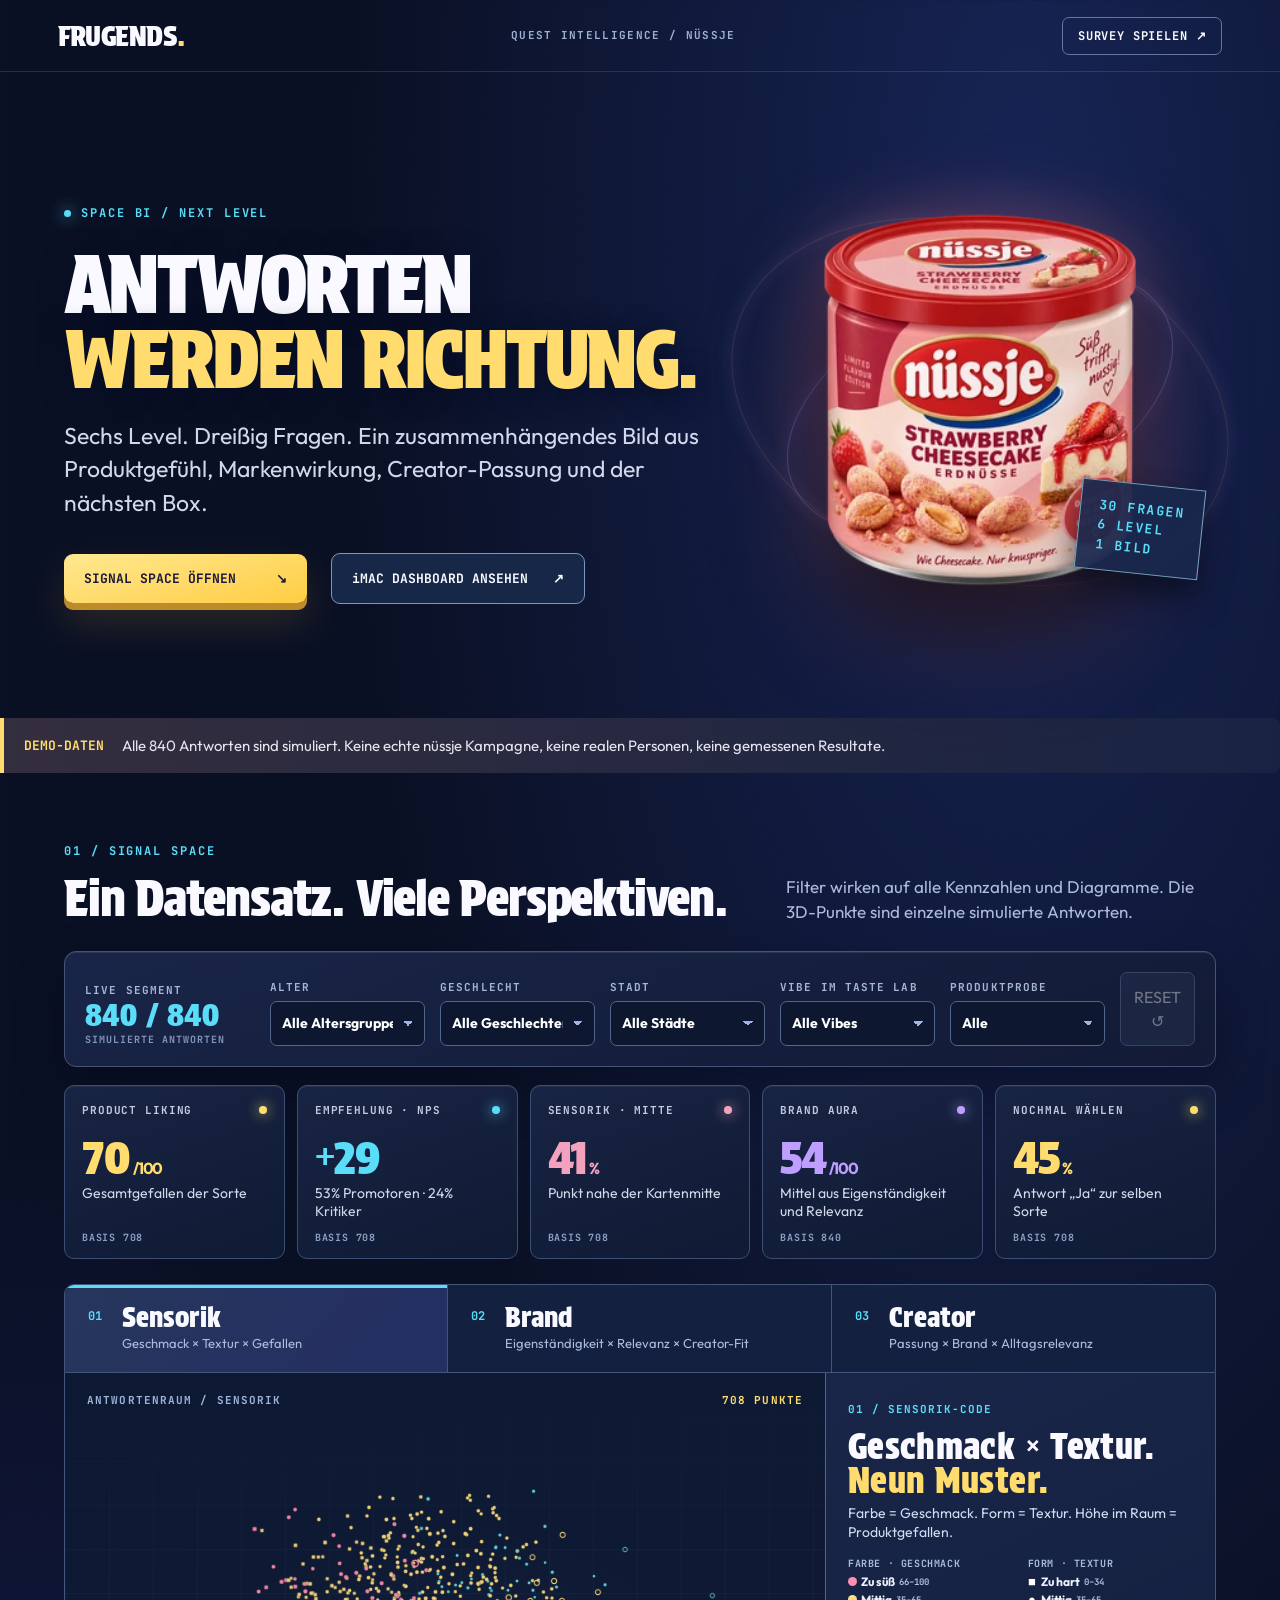
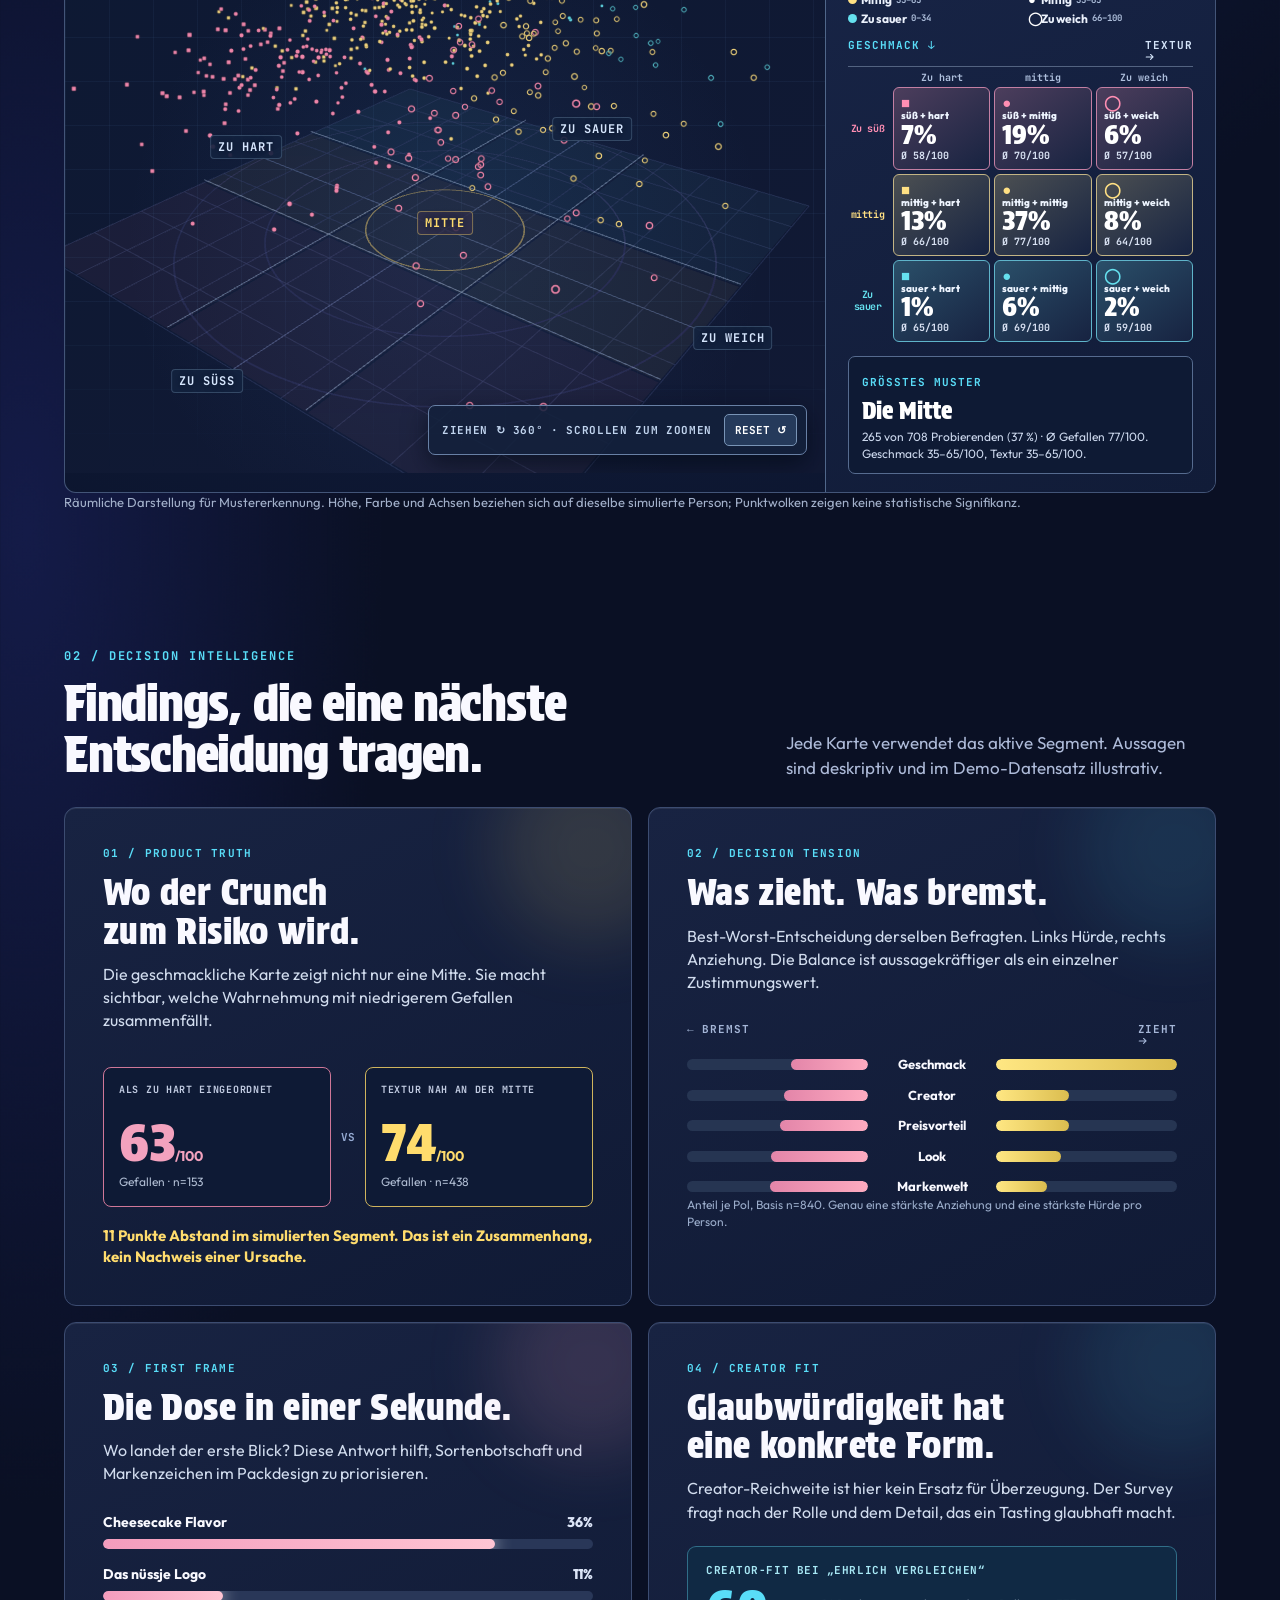
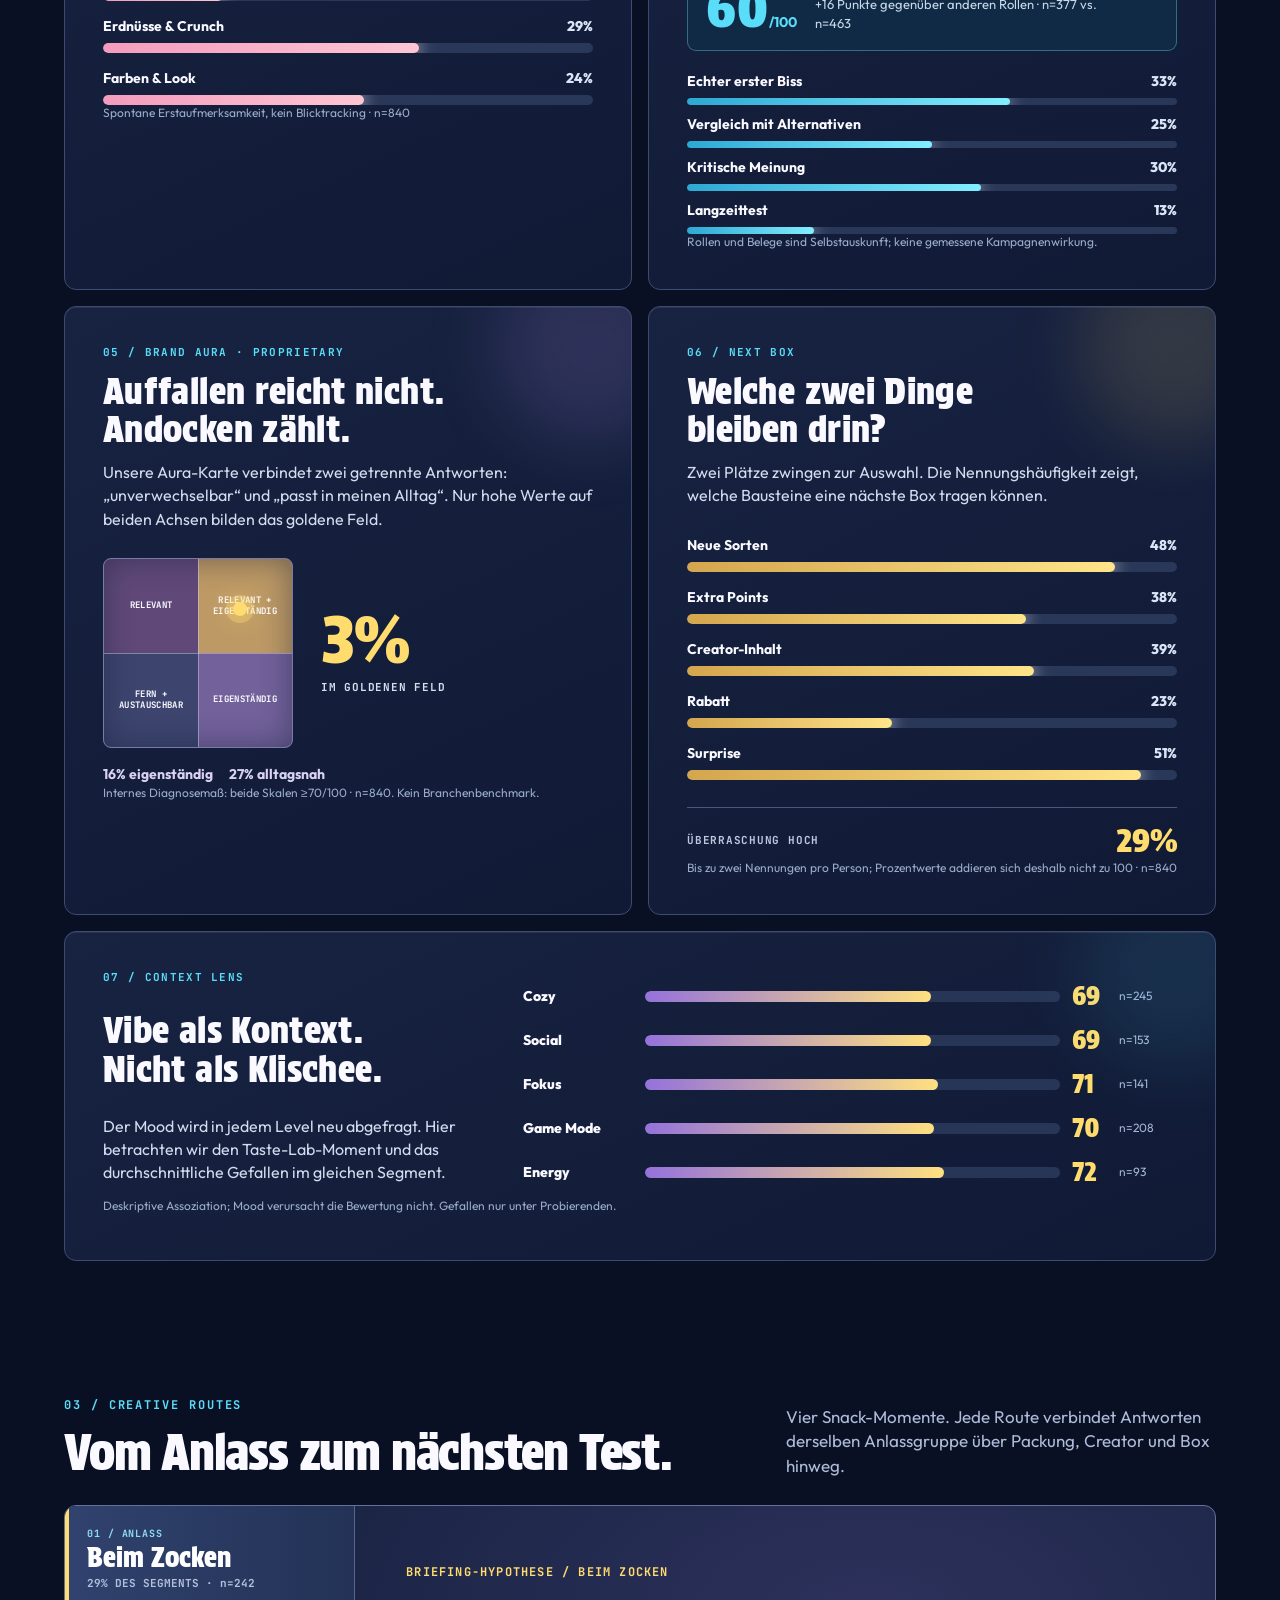
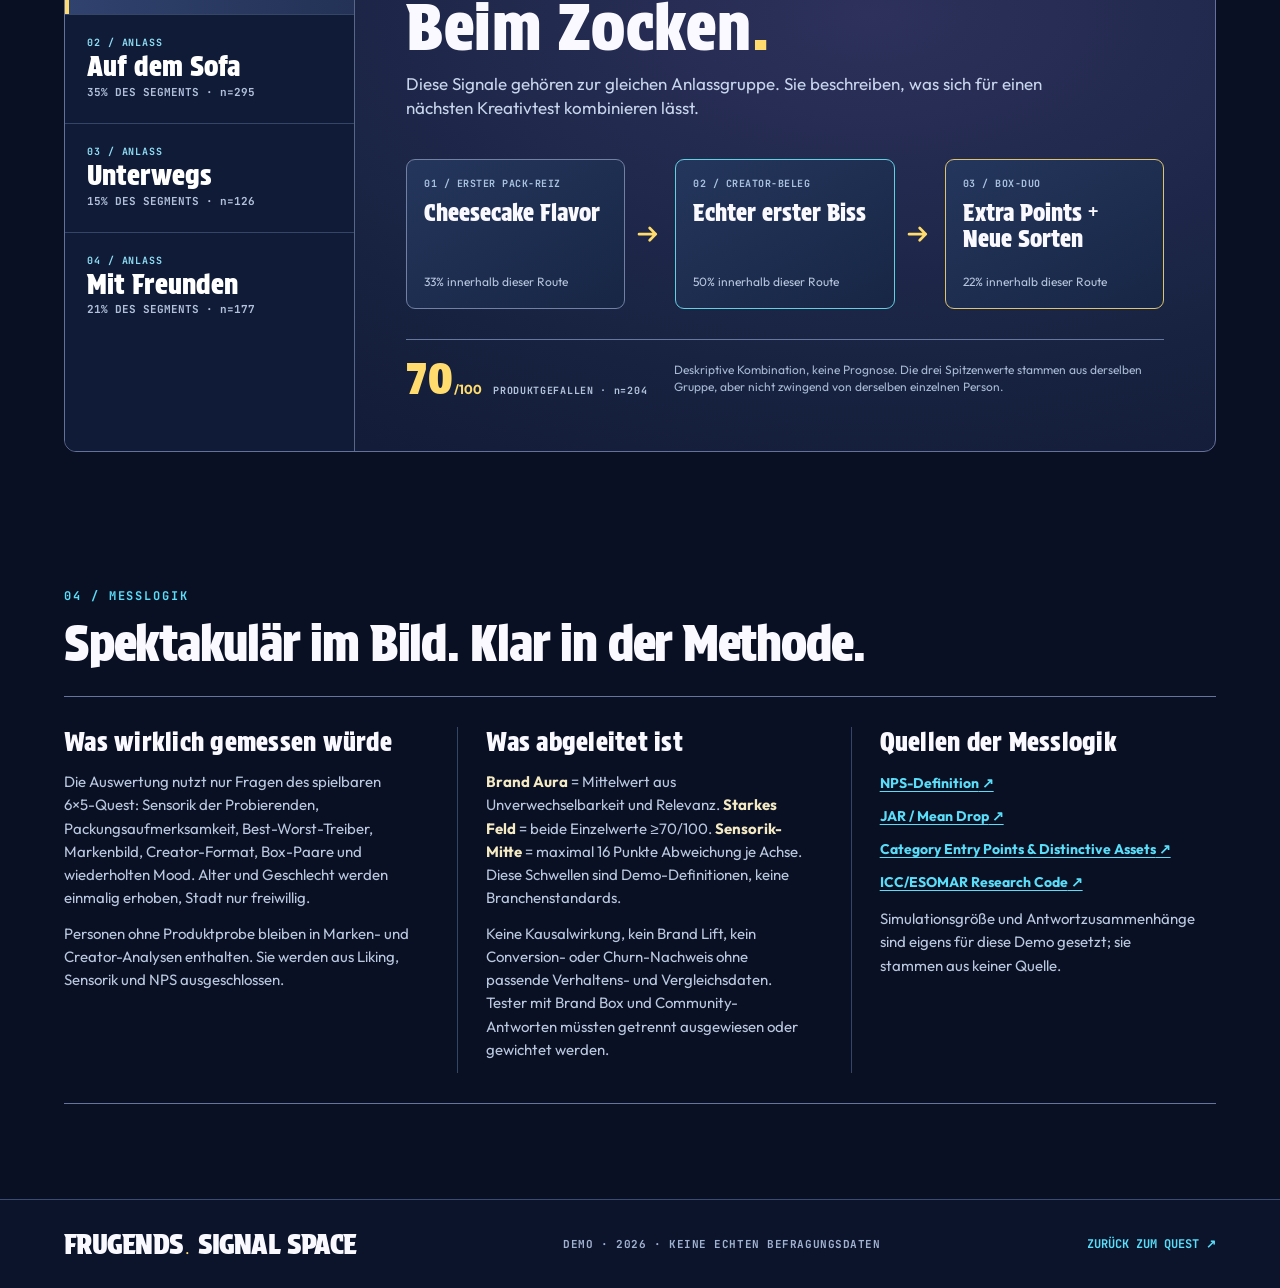
==== quest-analytics.html @ 73a42079 "staging: Auslieferung für externe Prüfung (Stand master 16d6e50) Nur gefilterte Staging-Dateien (pub" ====
<!doctype html>
<html lang="de">
  <head>
    <meta charset="UTF-8" />
    <meta name="viewport" content="width=device-width, initial-scale=1.0" />
    <meta name="theme-color" content="#0a1024" />
    <meta name="robots" content="noindex" />
    <meta name="description" content="Interaktive, klar als Demo gekennzeichnete Auswertung des nüssje Quest Surveys." />
    <title>FRUGENDS Signal Space · nüssje Quest Analytics</title>
    <link rel="icon" type="image/png" sizes="64x64" href="./favicon-64.png" />
    <link rel="stylesheet" href="./fonts/fonts.css" />
    <script type="module" crossorigin src="./assets/questAnalytics-BRVLQ2UV.js"></script>
    <link rel="modulepreload" crossorigin href="./assets/tokens-CwWiloqu.js">
    <link rel="modulepreload" crossorigin href="./assets/preload-helper-C1FmrZbK.js">
    <link rel="modulepreload" crossorigin href="./assets/eingebettet-B0Dk8XRo.js">
    <link rel="stylesheet" crossorigin href="./assets/tokens-D8bRRtXk.css">
    <link rel="stylesheet" crossorigin href="./assets/questAnalytics-D11NF04_.css">
    <link rel="stylesheet" crossorigin href="./assets/global-BqeLJJLD.css">
  </head>
  <body>
    <div id="root"></div>
  </body>
</html>
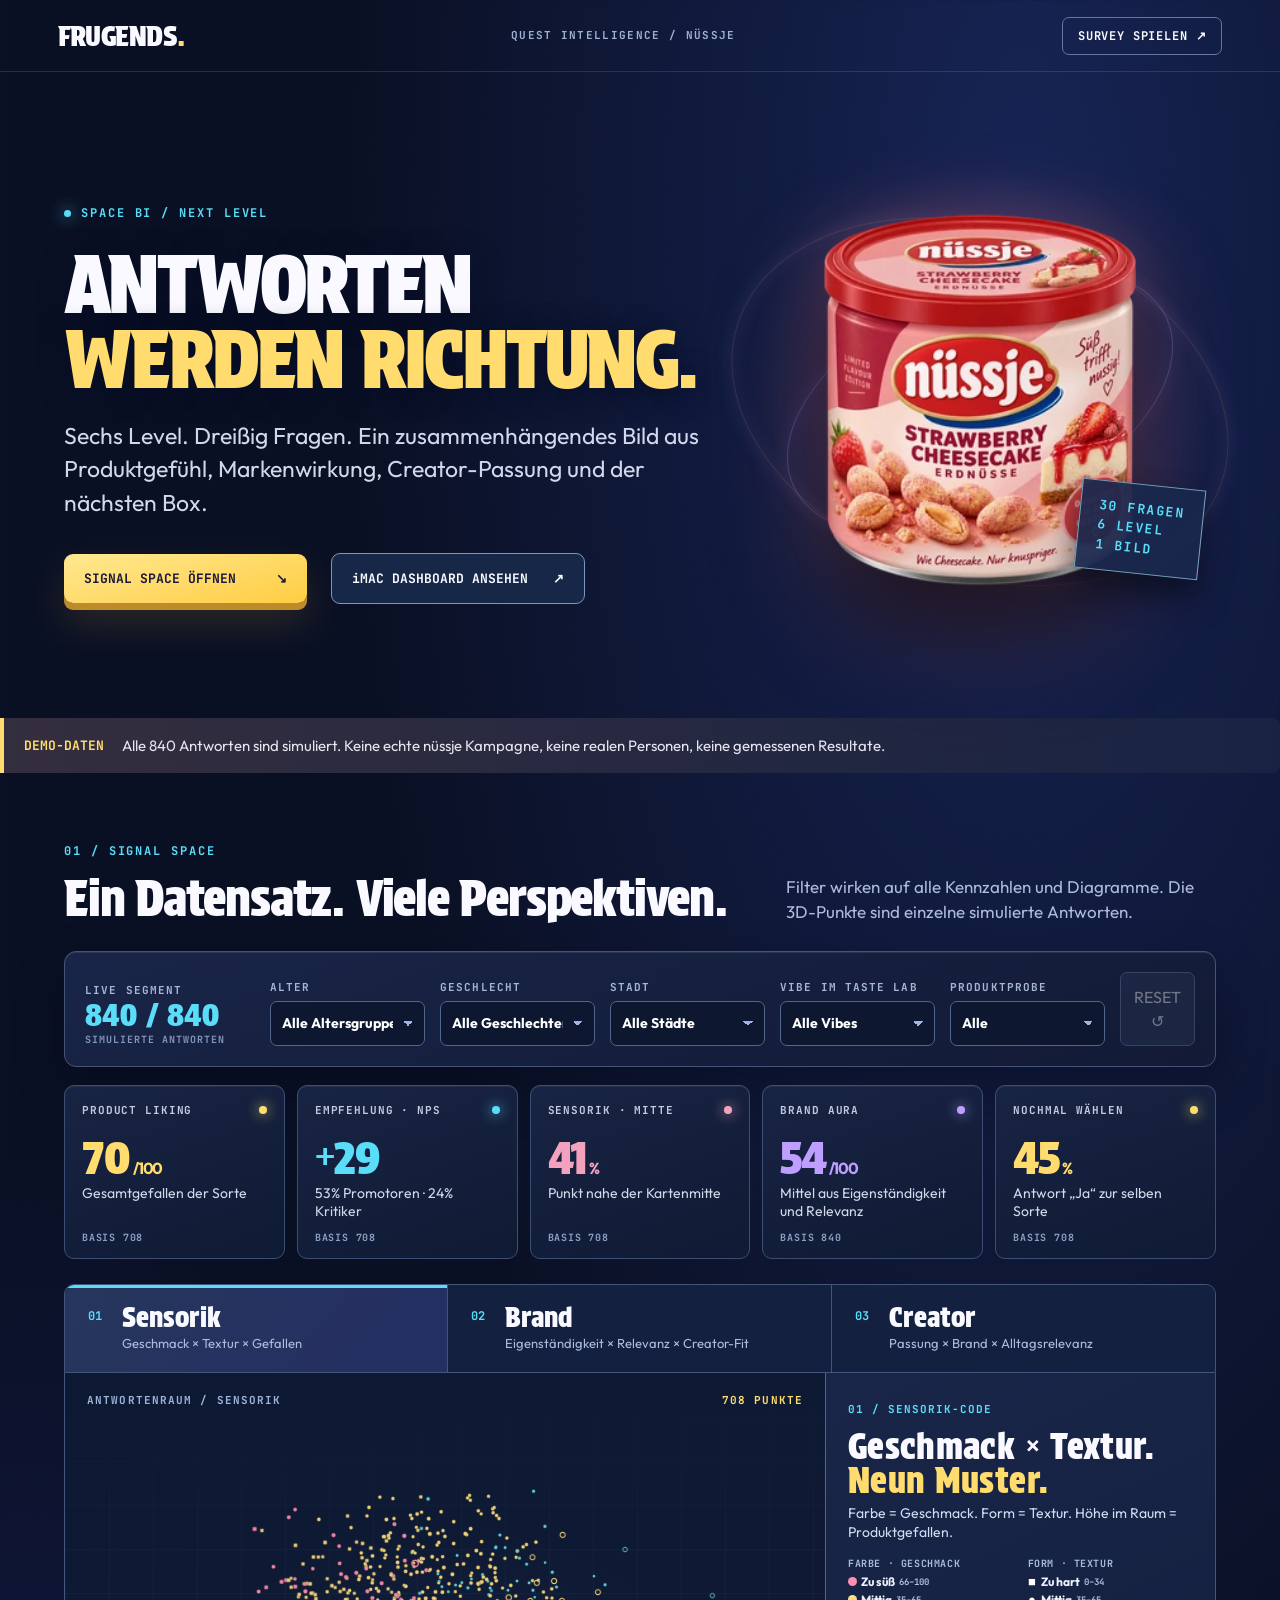
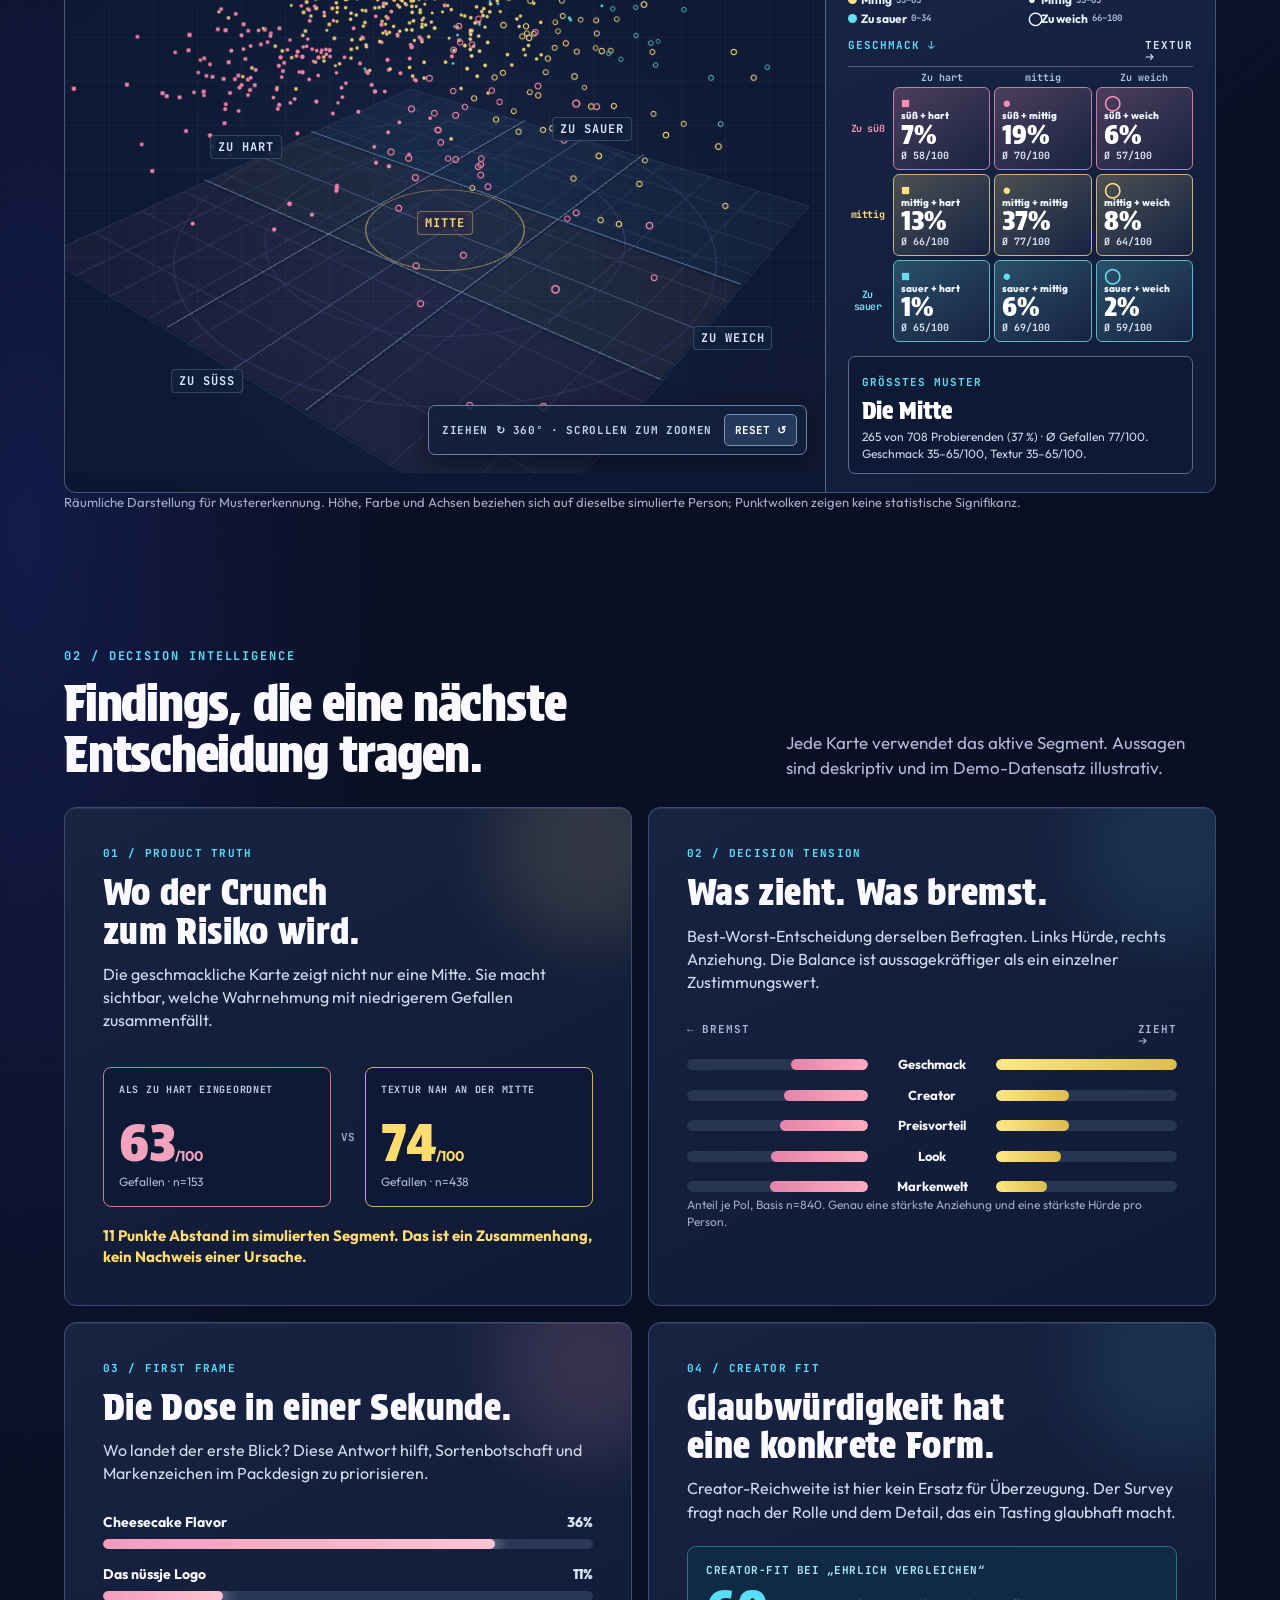
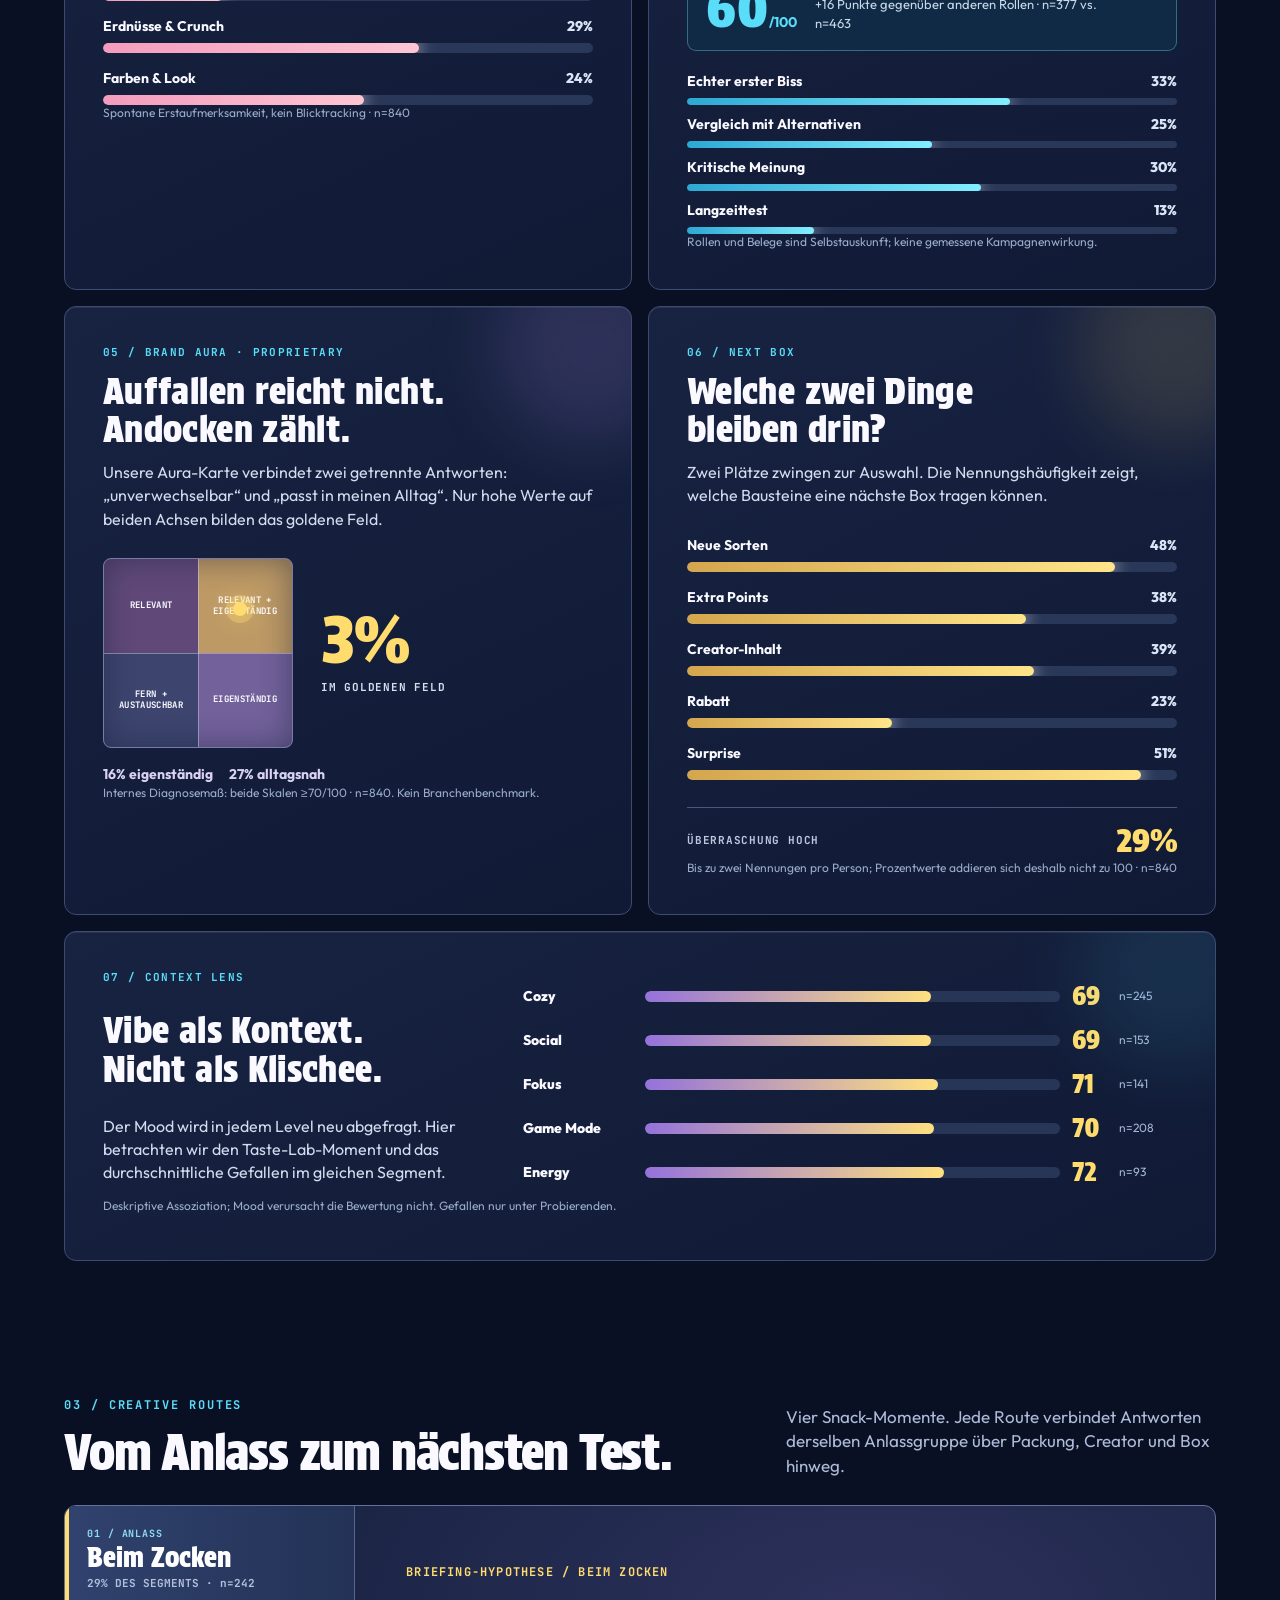
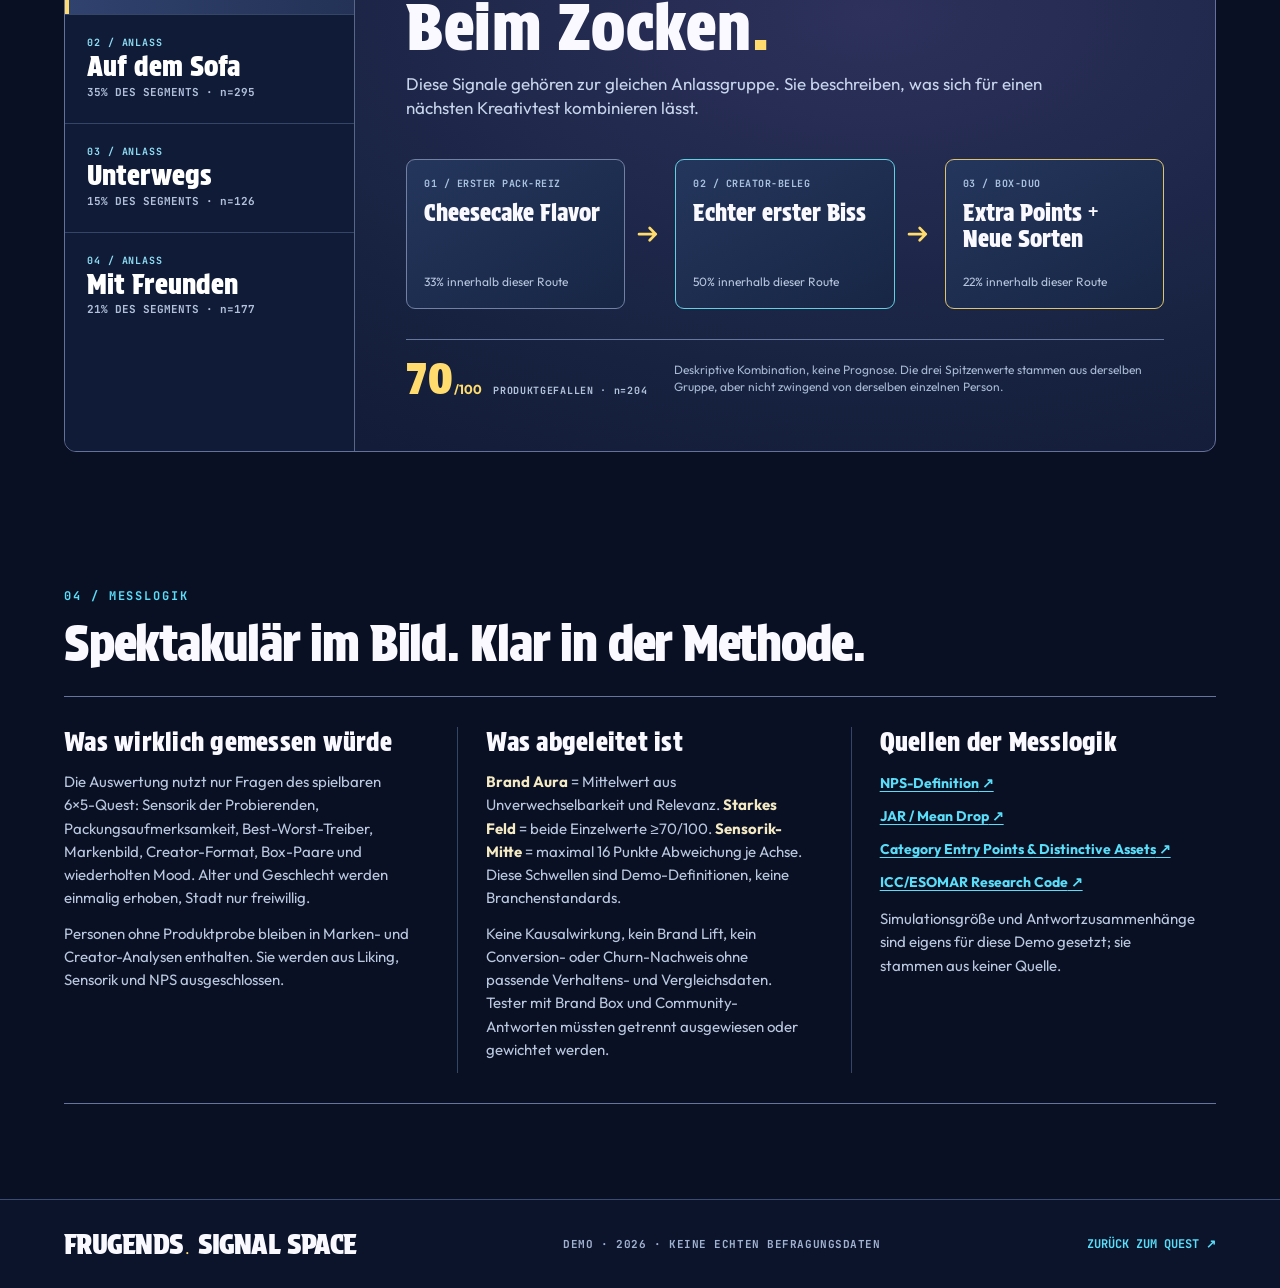
==== commit 2f1b1d8c: "Staging: Elias raus aus Hero, Stufen-Knopf, bin.jannis (54fe9e7)" ====
--- a/quest-analytics.html
+++ b/quest-analytics.html
@@ -9,7 +9,7 @@
     <title>FRUGENDS Signal Space · nüssje Quest Analytics</title>
     <link rel="icon" type="image/png" sizes="64x64" href="./favicon-64.png" />
     <link rel="stylesheet" href="./fonts/fonts.css" />
-    <script type="module" crossorigin src="./assets/questAnalytics-BRVLQ2UV.js"></script>
+    <script type="module" crossorigin src="./assets/questAnalytics-CR1lGhq1.js"></script>
     <link rel="modulepreload" crossorigin href="./assets/tokens-CwWiloqu.js">
     <link rel="modulepreload" crossorigin href="./assets/preload-helper-C1FmrZbK.js">
     <link rel="modulepreload" crossorigin href="./assets/eingebettet-B0Dk8XRo.js">
